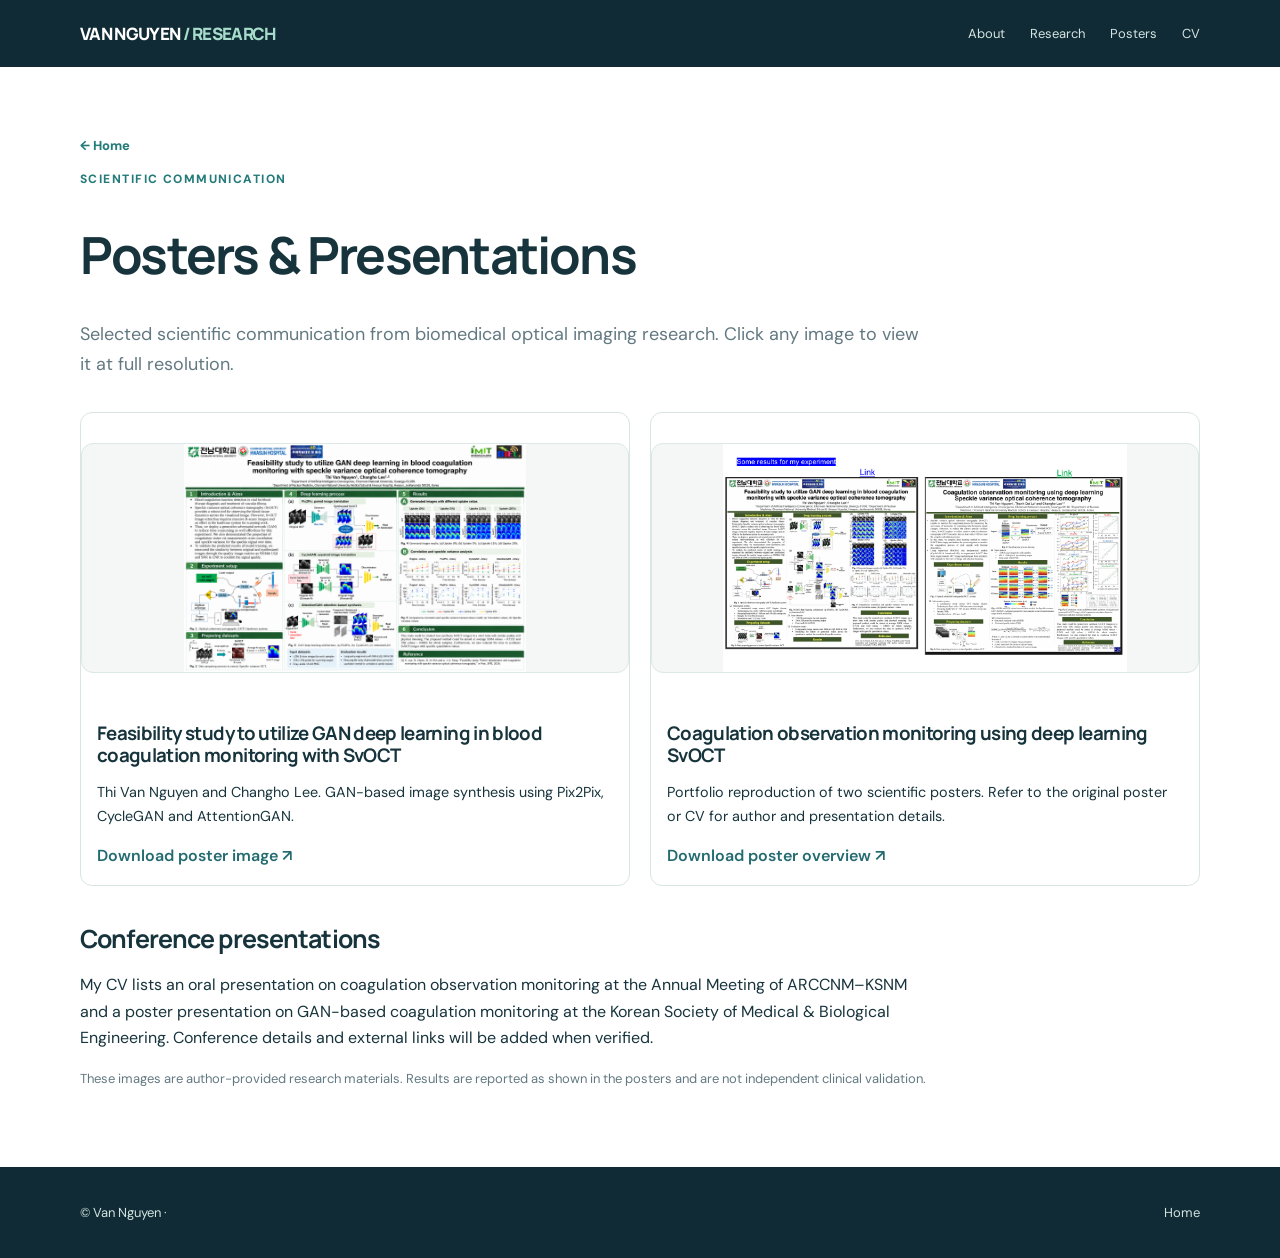
==== presentations/index.html @ 7e06688d "Initial commit - Van Nguyen Academic Research Website" ====
<!doctype html><html lang="en"><head><meta charset="utf-8"><meta name="viewport" content="width=device-width, initial-scale=1"><title>Posters & Presentations | Van Nguyen</title><link rel="stylesheet" href="../assets/css/style.css"></head><body><header class="top"><div class="container nav"><a class="brand" href="../index.html">VAN NGUYEN<span> / RESEARCH</span></a><nav class="navlinks"><a href="../index.html#about">About</a><a href="../index.html#research">Research</a><a href="index.html">Posters</a><a href="../cv/Van_Nguyen_CV.pdf">CV</a></nav></div></header><main class="container detail"><a class="arrow" href="../index.html">← Home</a><p class="kicker">Scientific communication</p><h1>Posters & Presentations</h1><p class="lead">Selected scientific communication from biomedical optical imaging research. Click any image to view it at full resolution.</p><div class="poster-gallery"><article class="poster-tile"><img loading="lazy" src="../assets/figures/gan-svoct-coagulation-poster.png" alt="Feasibility study to utilize GAN deep learning in blood coagulation monitoring with speckle variance optical coherence tomography — original poster"><div class="poster-body"><h3>Feasibility study to utilize GAN deep learning in blood coagulation monitoring with SvOCT</h3><p>Thi Van Nguyen and Changho Lee. GAN-based image synthesis using Pix2Pix, CycleGAN and AttentionGAN.</p><a href="../assets/figures/gan-svoct-coagulation-poster.png" download>Download poster image ↗</a></div></article><article class="poster-tile"><img loading="lazy" src="../assets/figures/research-page-4.png" alt="Research portfolio page showing two original SvOCT conference posters"><div class="poster-body"><h3>Coagulation observation monitoring using deep learning SvOCT</h3><p>Portfolio reproduction of two scientific posters. Refer to the original poster or CV for author and presentation details.</p><a href="../assets/figures/research-page-4.png" download>Download poster overview ↗</a></div></article></div><h2>Conference presentations</h2><p>My CV lists an oral presentation on coagulation observation monitoring at the Annual Meeting of ARCCNM–KSNM and a poster presentation on GAN-based coagulation monitoring at the Korean Society of Medical & Biological Engineering. Conference details and external links will be added when verified.</p><p class="smallnote">These images are author-provided research materials. Results are reported as shown in the posters and are not independent clinical validation.</p></main><footer class="footer"><div class="container">© Van Nguyen · <a href="../index.html">Home</a></div></footer><script defer src="../assets/js/lightbox.js"></script></body></html>
---- assets/css/style.css ----
@import url('https://fonts.googleapis.com/css2?family=DM+Sans:wght@400;500;600;700&family=Manrope:wght@400;500;600;700;800&display=swap');:root{--navy:#102b35;--teal:#247b79;--mint:#b8ded0;--paper:#f6f9f8;--ink:#17343d;--muted:#637982;--line:#dce8e5}*{box-sizing:border-box}html{scroll-behavior:smooth}body{margin:0;background:#fff;color:var(--ink);font-family:'DM Sans',sans-serif;line-height:1.65}h1,h2,h3,h4{font-family:Manrope,sans-serif;line-height:1.2;letter-spacing:-.035em}a{color:inherit;text-decoration:none}a:hover{color:var(--teal)}.container{width:min(1120px,calc(100% - 48px));margin:auto}.top{background:#102b35;color:white}.nav{display:flex;align-items:center;justify-content:space-between;gap:20px;padding:22px 0}.brand{font:800 17px Manrope,sans-serif;letter-spacing:-.04em}.brand span{color:#a7dccb}.navlinks{display:flex;gap:25px;font-size:13px;color:#d5e4e3}.navlinks a:hover{color:#b8ded0}.hero{display:grid;grid-template-columns:1.3fr .7fr;gap:48px;align-items:center;padding:75px 0 90px}.eyebrow{text-transform:uppercase;letter-spacing:.17em;color:#b8ded0;font-size:11px;font-weight:800}.hero h1{font-size:clamp(45px,6vw,75px);margin:13px 0}.hero h1 span{color:#b8ded0}.hero p{font-size:17px;max-width:630px;color:#d4e4e1}.hero-art{height:320px;display:flex;align-items:center;justify-content:center;position:relative}.orbit{width:260px;height:260px;border:1px solid #67968f;border-radius:50%;position:absolute;box-shadow:0 0 0 32px #1c4147,0 0 0 33px #335c5c;opacity:.8}.dna{font-size:160px;filter:drop-shadow(0 0 20px #69b5a47a);z-index:1;transform:rotate(-25deg)}.buttons{display:flex;gap:12px;flex-wrap:wrap;margin-top:27px}.btn{border:1px solid #85b7ad;padding:11px 18px;border-radius:8px;font-weight:700;font-size:13px}.btn.primary{background:#b8ded0;color:#102b35;border-color:#b8ded0}.btn:hover{background:#fff;color:#102b35}.section{padding:80px 0}.section.alt{background:var(--paper)}.kicker{font-size:12px;font-weight:800;letter-spacing:.12em;text-transform:uppercase;color:var(--teal)}h2{font-size:clamp(28px,3vw,39px);margin:8px 0 18px}.intro{max-width:790px;color:#5a7178}.grid3{display:grid;grid-template-columns:repeat(3,1fr);gap:20px;margin-top:30px}.pillar{border:1px solid var(--line);padding:25px;border-radius:14px;background:white}.pillar .num{font-size:12px;color:var(--teal);font-weight:800}.pillar h3{font-size:18px;margin:13px 0}.pillar p{font-size:14px;color:var(--muted);margin:0}.projects{display:grid;grid-template-columns:repeat(2,1fr);gap:25px;margin-top:30px}.project{border:1px solid var(--line);border-radius:15px;overflow:hidden;background:white;transition:transform .2s,box-shadow .2s}.project:hover{transform:translateY(-3px);box-shadow:0 14px 35px #12323a13}.project img{width:100%;height:220px;object-fit:cover;object-position:top;display:block;background:#e7f0ed}.project .content{padding:22px}.tag{color:var(--teal);font-size:11px;font-weight:800;text-transform:uppercase;letter-spacing:.08em}.project h3{font-size:19px;margin:9px 0}.project p{font-size:14px;color:var(--muted);margin:0 0 12px}.arrow{font-size:13px;font-weight:800;color:var(--teal)}.split{display:grid;grid-template-columns:1fr 1fr;gap:36px;align-items:center}.split img{width:100%;border-radius:14px}.smallnote{font-size:13px;color:var(--muted)}.footer{background:#102b35;color:#d3e4df;padding:35px 0}.footer .container{display:flex;justify-content:space-between;gap:20px;flex-wrap:wrap;font-size:13px}.detail{padding:65px 0}.detail h1{font-size:clamp(35px,4vw,52px);max-width:900px}.detail .lead{font-size:18px;max-width:850px;color:var(--muted)}.detail img{width:100%;max-width:950px;display:block;margin:30px auto;border:1px solid var(--line);border-radius:12px}.detail h2{font-size:25px;margin-top:38px}.detail p,.detail li{max-width:850px}.notice{background:#eef6f2;border-left:4px solid var(--teal);padding:15px 20px;margin-top:25px;border-radius:4px}.links{display:flex;gap:16px;flex-wrap:wrap;margin-top:20px;color:var(--teal);font-weight:700}.mobile-note{display:none}@media(max-width:760px){.hero{grid-template-columns:1fr;padding:48px 0}.hero-art{height:180px}.orbit{height:160px;width:160px}.dna{font-size:95px}.grid3,.projects,.split{grid-template-columns:1fr}.nav{align-items:flex-start}.navlinks{gap:10px;flex-wrap:wrap;justify-content:flex-end;font-size:11px}.container{width:min(100% - 32px,1120px)}.section{padding:55px 0}.project img{height:200px}}
.experience-grid{display:grid;grid-template-columns:repeat(2,minmax(0,1fr));gap:20px;margin:28px 0}.experience-card{background:#f6f9f8;border:1px solid #dce8e5;border-radius:14px;padding:23px}.experience-card h3{font-size:18px;margin:10px 0}.experience-card p{font-size:14px;color:#637982;margin:0}@media(max-width:760px){.experience-grid{grid-template-columns:1fr}}

/* Original scientific poster and workflow figures */
.research-figure{margin:26px 0 32px;} .research-figure img{width:100%;height:auto;display:block;border:1px solid #dbe6e4;border-radius:12px;background:#fff;} .research-figure figcaption{font-size:.88rem;color:#657878;margin-top:10px;line-height:1.55;} .project img{object-fit:cover;object-position:top;}

/* Research portfolio v4: accessible full-size scientific figures */
.zoomable{cursor:zoom-in;transition:filter .2s ease}.zoomable:hover{filter:brightness(.94)}.zoomable:focus-visible{outline:3px solid #236b70;outline-offset:4px}.image-lightbox{position:fixed;inset:0;background:rgba(8,20,25,.94);z-index:9999;display:none;align-items:center;justify-content:center;flex-direction:column;padding:4rem 1.5rem 2rem;gap:1rem}.image-lightbox.open{display:flex}.image-lightbox img{max-width:96vw;max-height:78vh;object-fit:contain;background:#fff}.lightbox-close{position:absolute;top:1rem;right:1.5rem;background:#fff;border:0;border-radius:50%;width:44px;height:44px;font-size:2rem;cursor:pointer}.lightbox-caption{color:#fff;text-align:center;font-size:.9rem;max-width:850px}.poster-gallery{display:grid;grid-template-columns:repeat(auto-fit,minmax(260px,1fr));gap:1.25rem;margin:2rem 0}.poster-tile{border:1px solid #d9e5e2;border-radius:12px;overflow:hidden;background:#fff}.poster-tile img{display:block;width:100%;height:230px;object-fit:contain;background:#f4f7f6}.poster-tile .poster-body{padding:1rem}.poster-tile h3{margin:.2rem 0 .6rem}.poster-tile p{font-size:.9rem}.research-method{background:#f1f7f5;border-left:4px solid #236b70;padding:1.1rem 1.4rem;border-radius:7px;margin:1.5rem 0}.research-method ol{padding-left:1.25rem}.research-method li{margin:.5rem 0}.research-figure img{width:100%;height:auto}.poster-tile a{color:#236b70;font-weight:600}@media(max-width:600px){.poster-gallery{grid-template-columns:1fr}.image-lightbox{padding:4rem .5rem 1rem}}
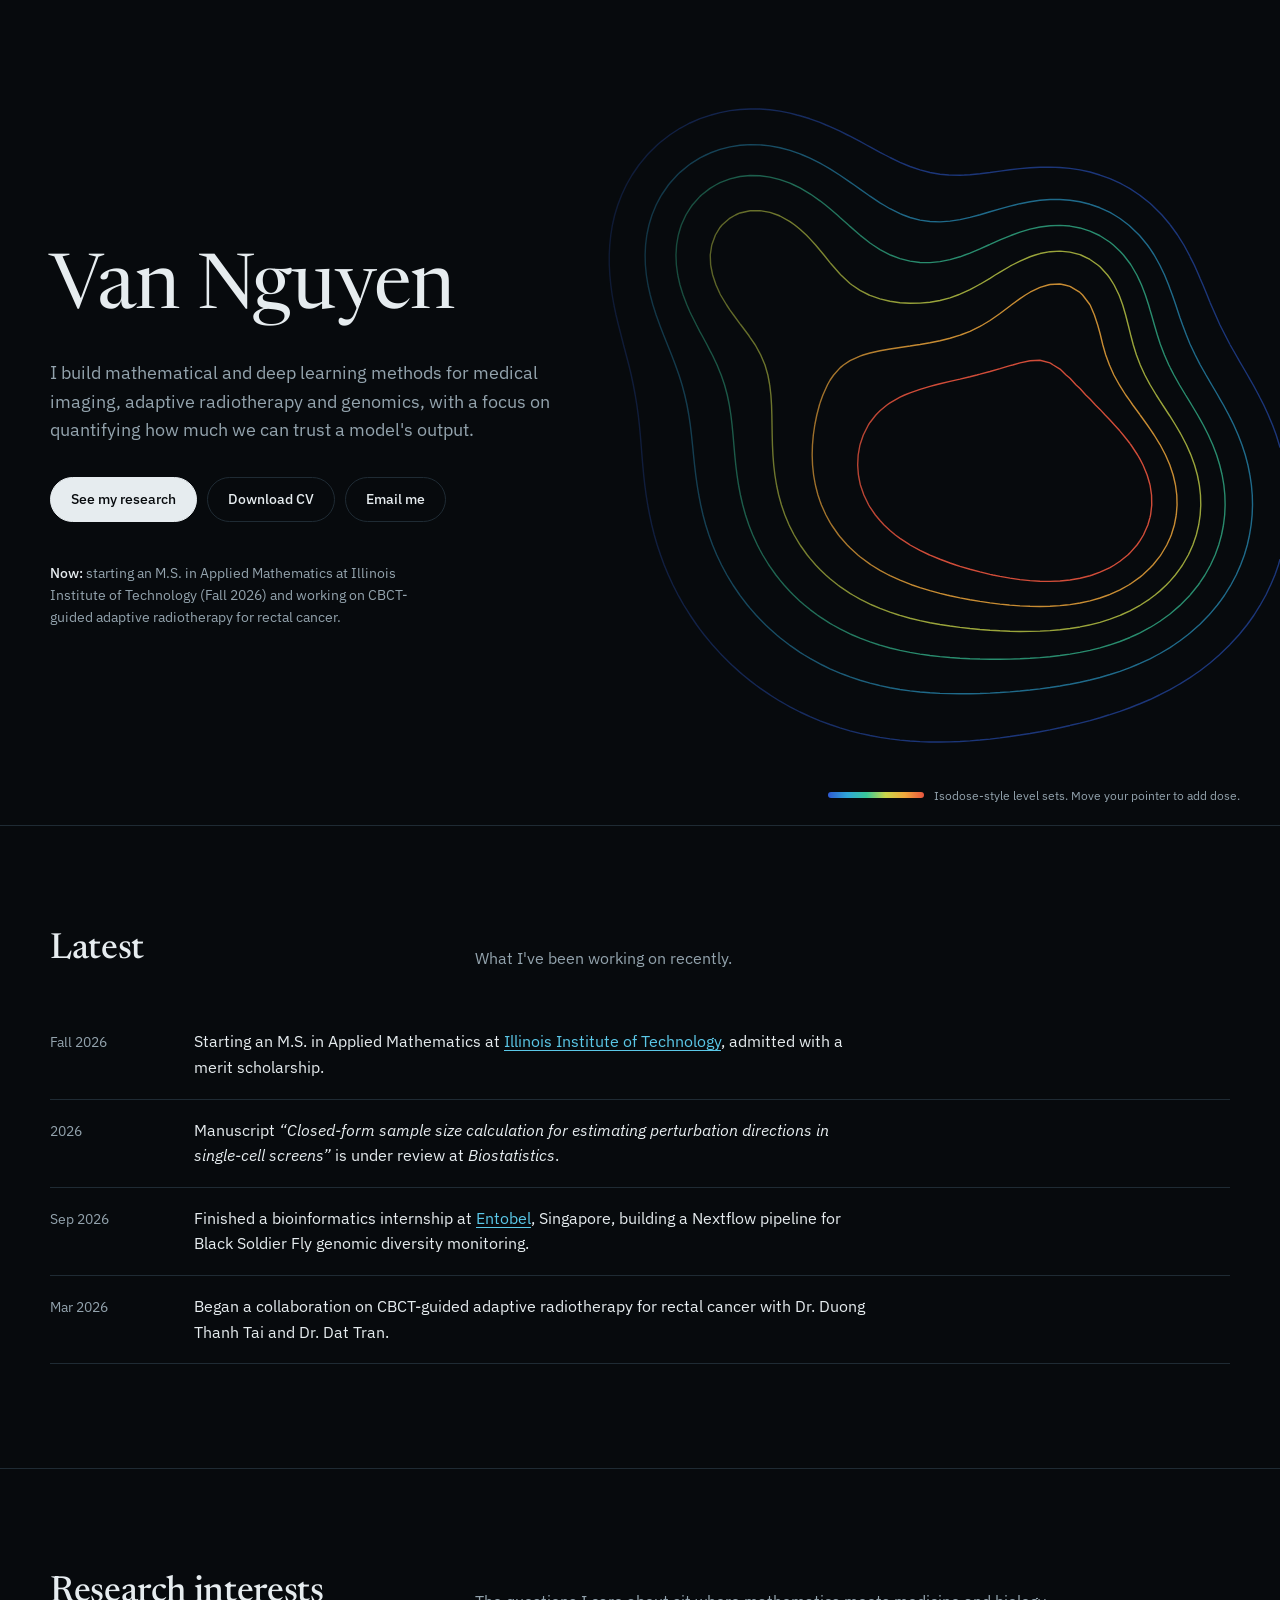
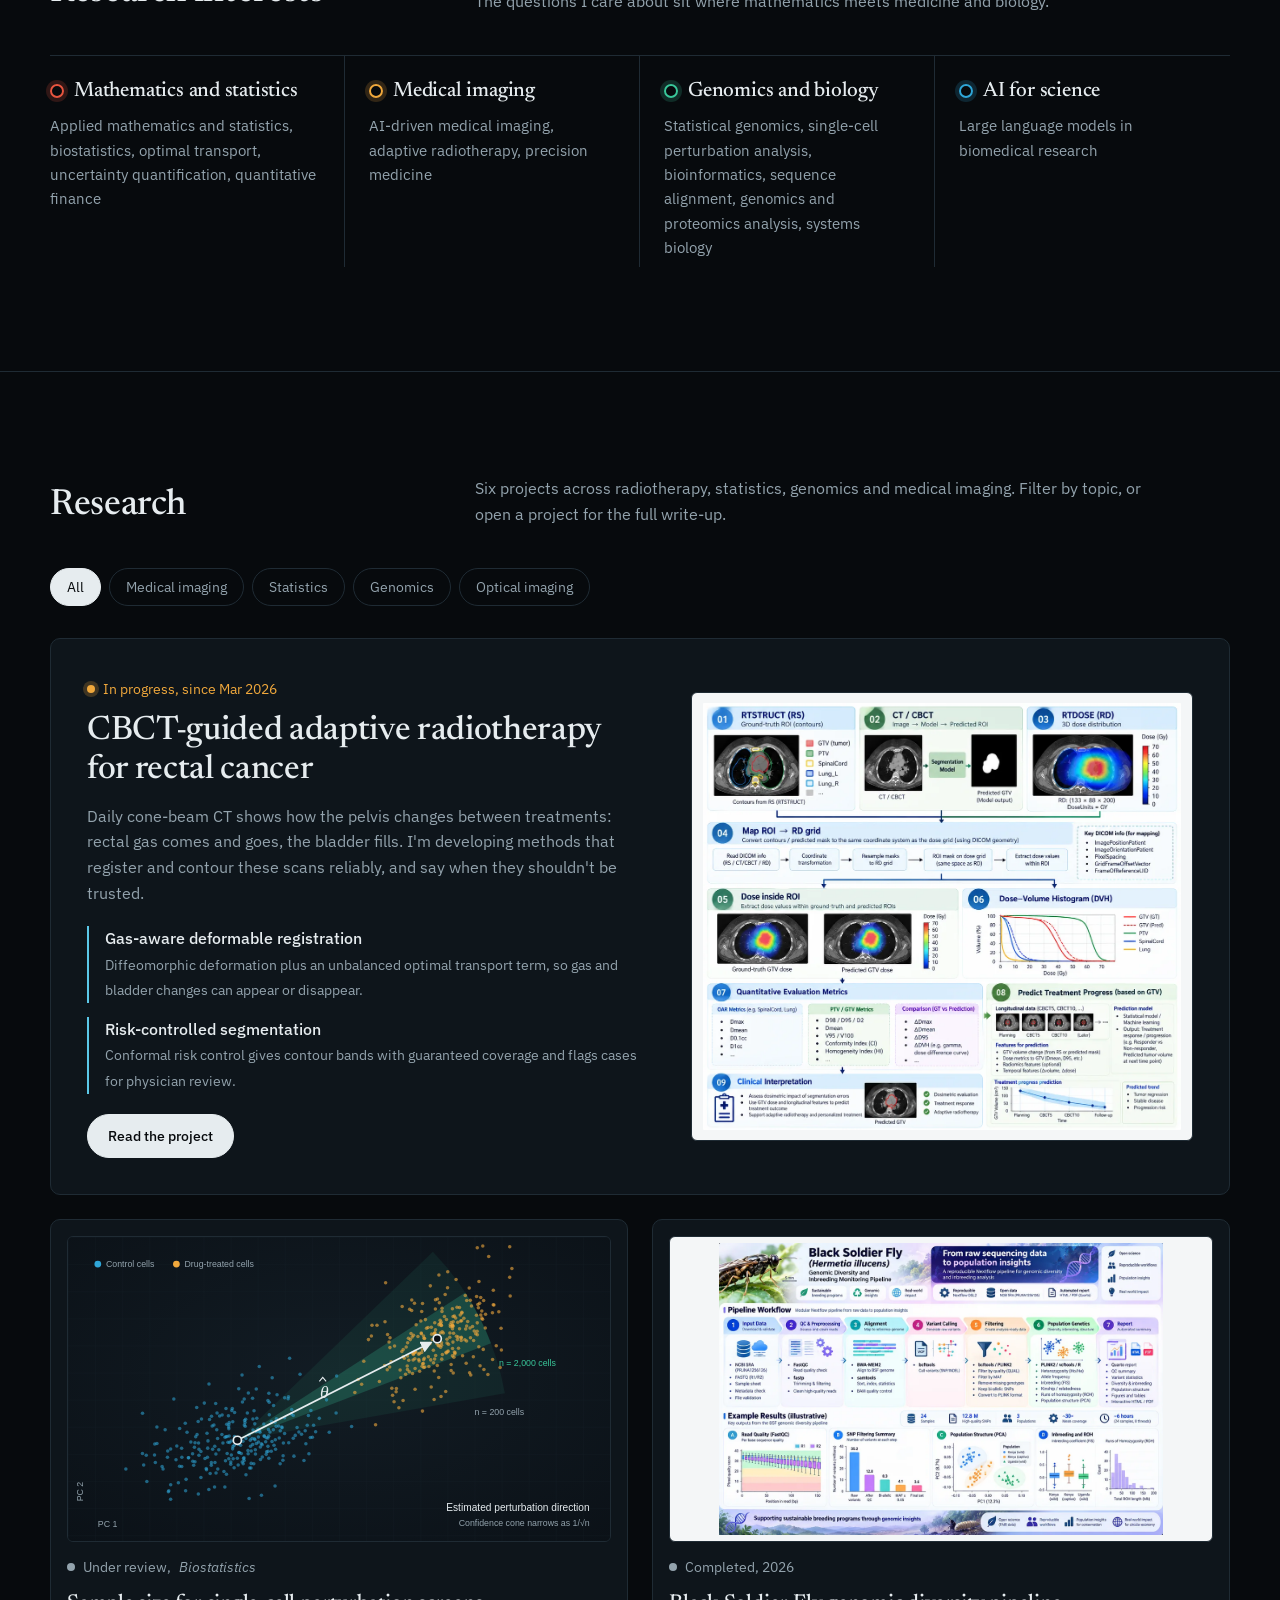
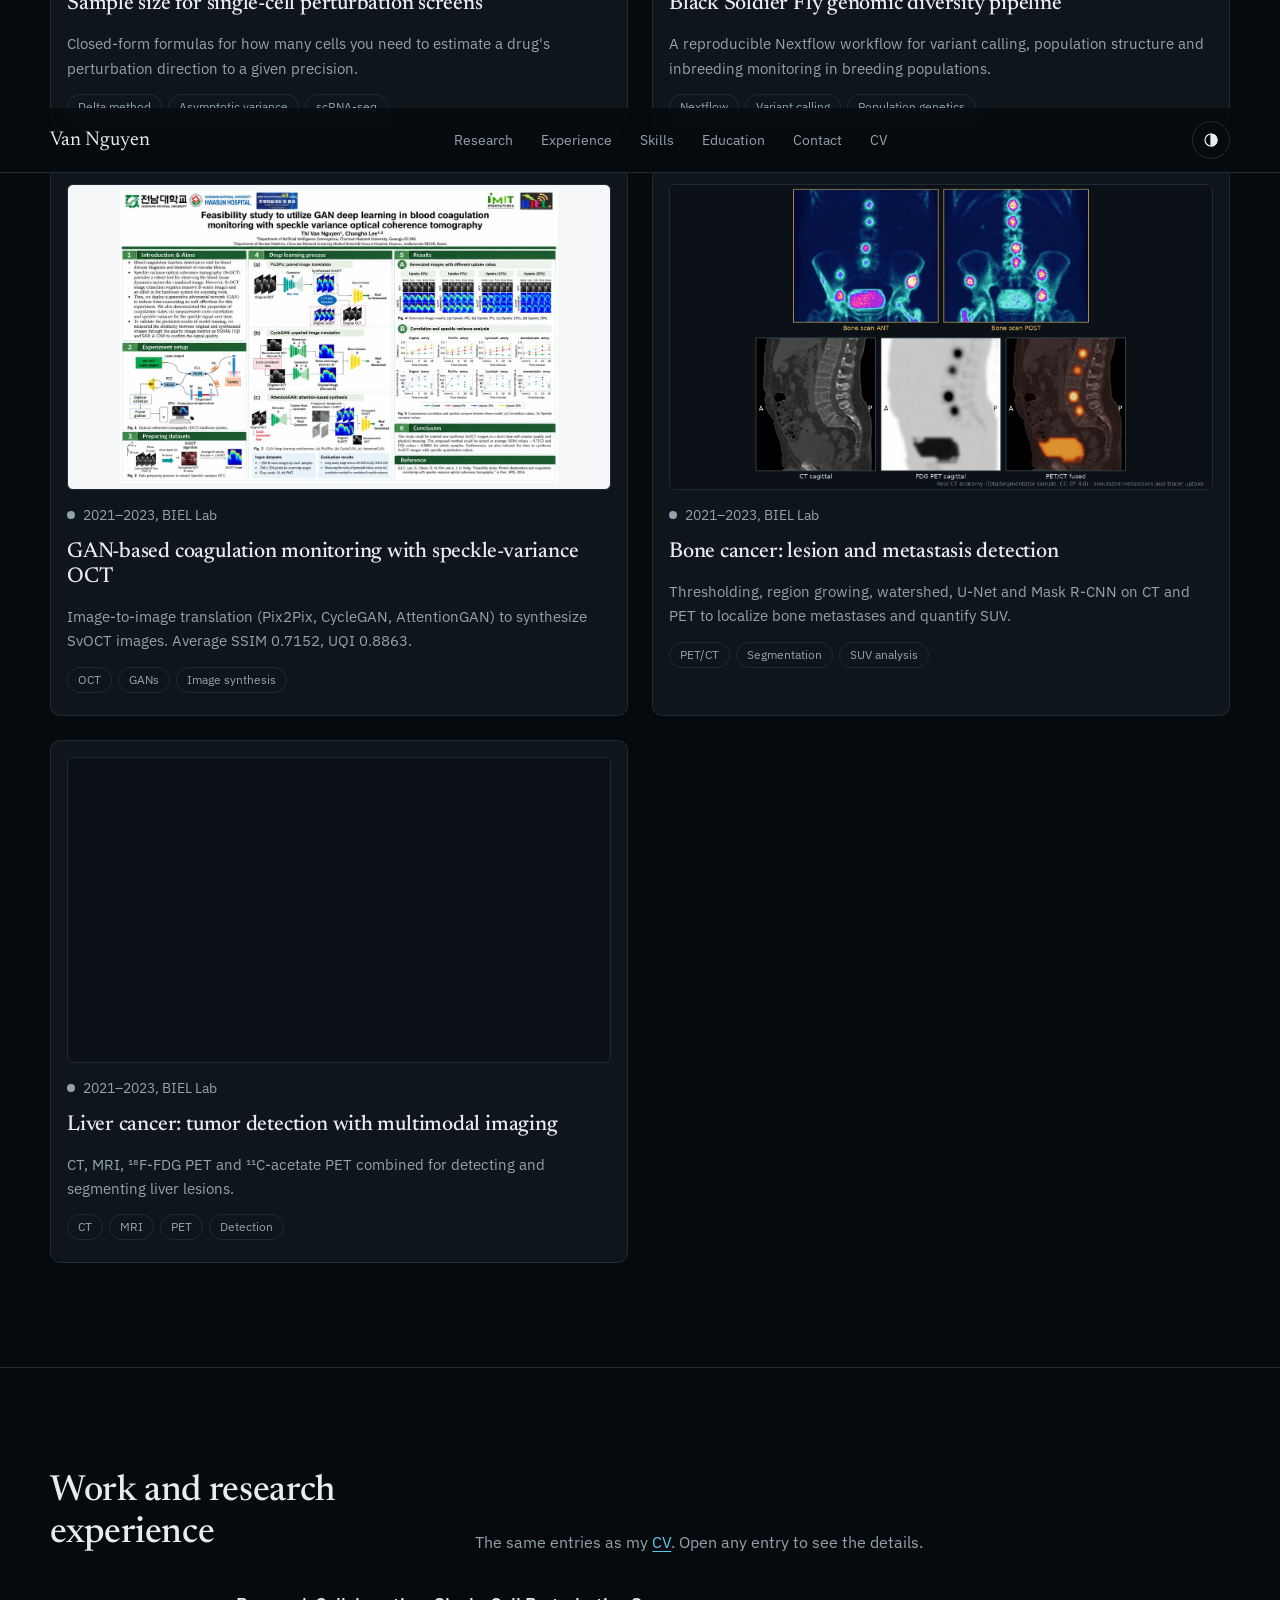
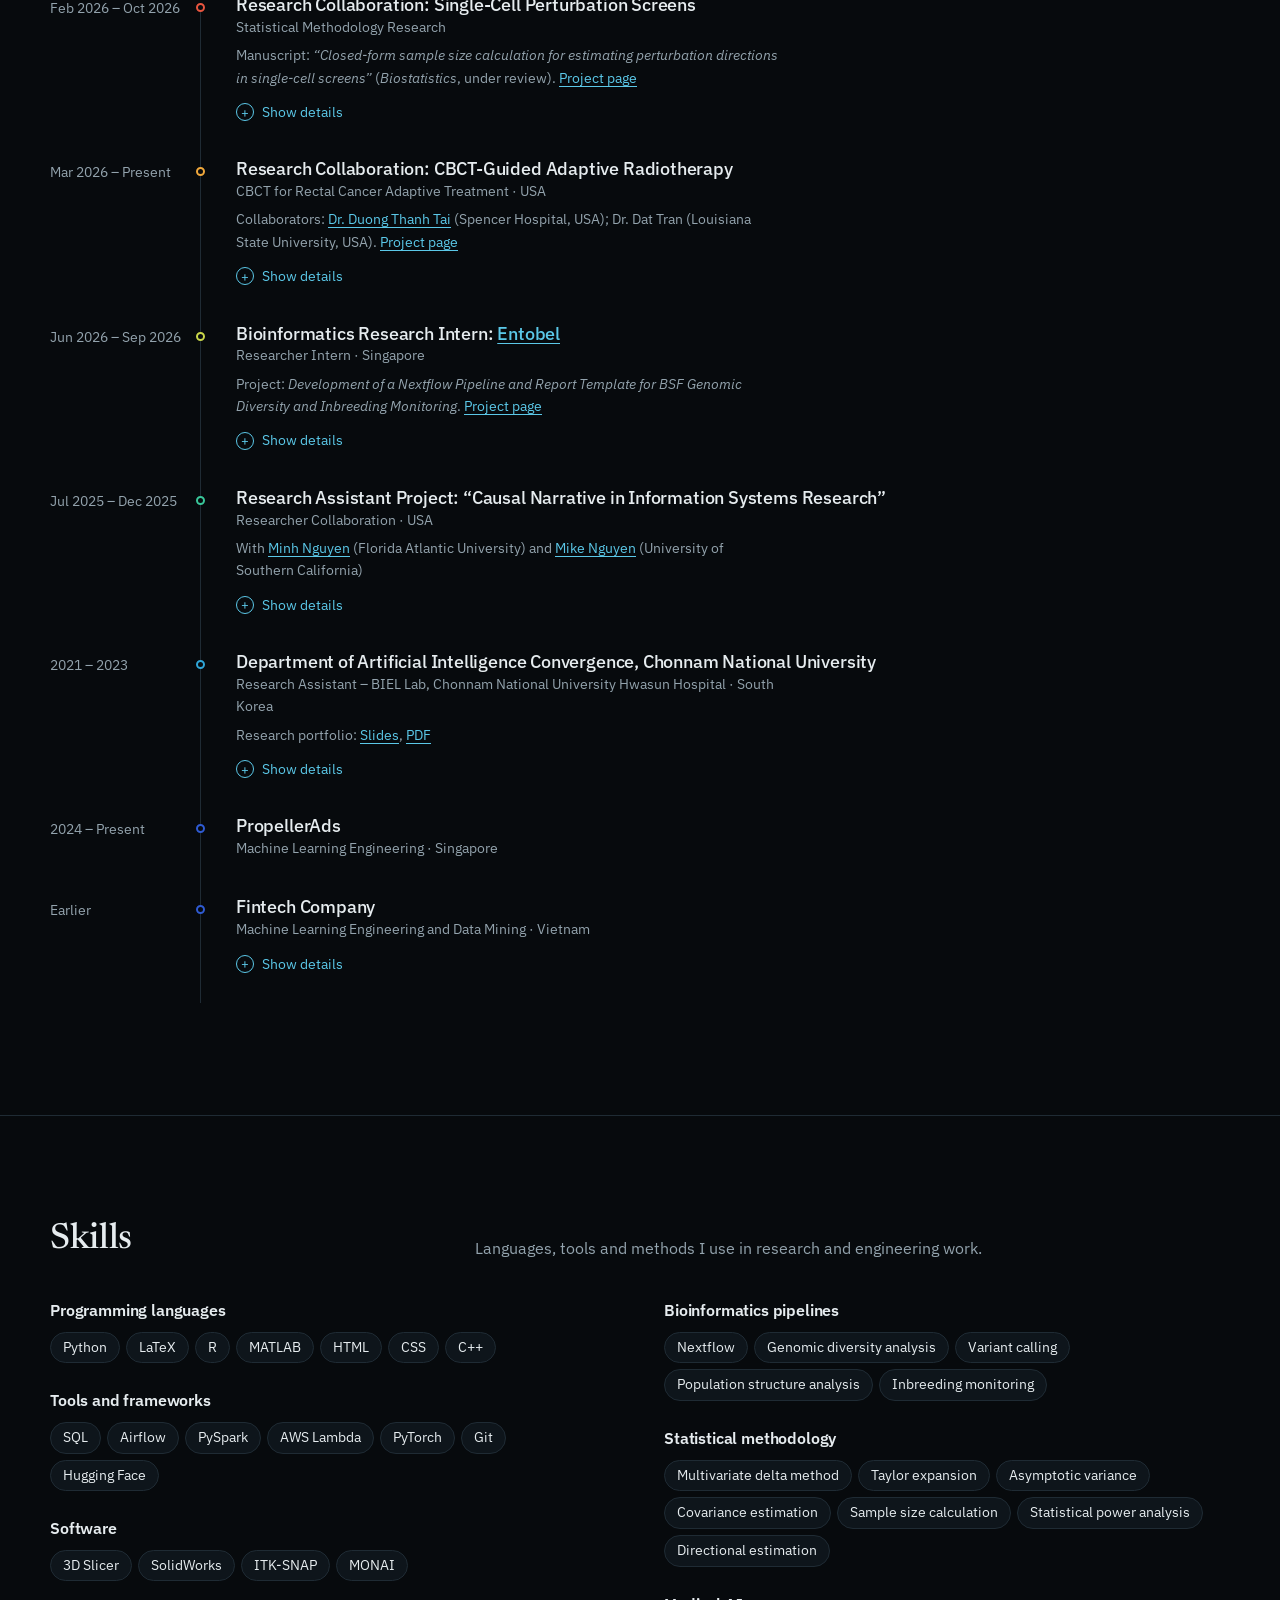
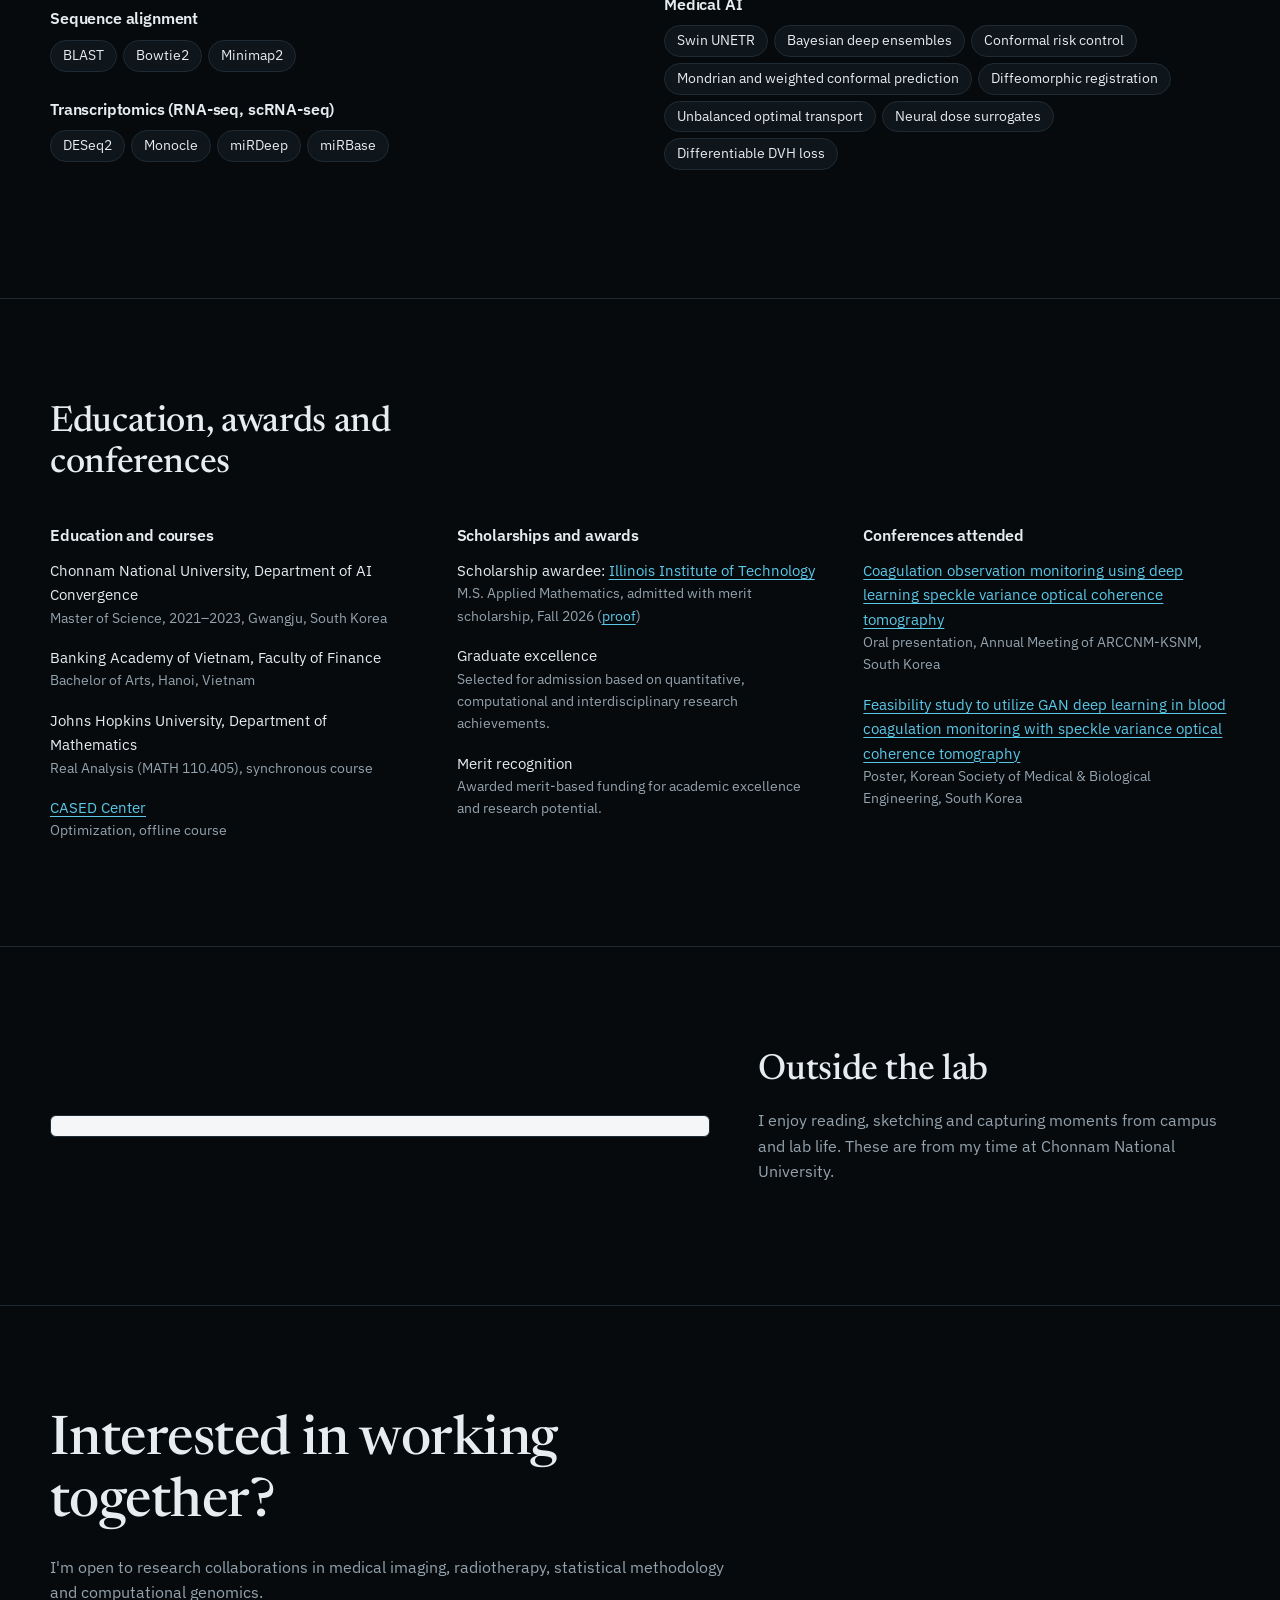
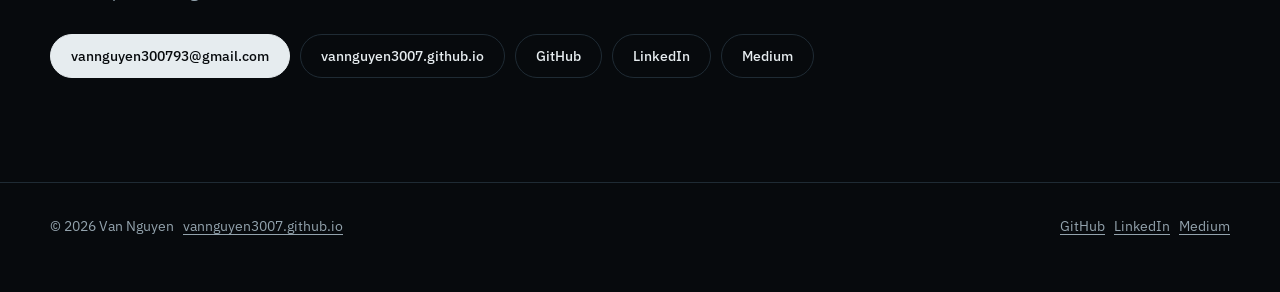
==== commit 47bee937: "Bone and liver figures on real CT/MRI" ====
--- a/presentations/index.html
+++ b/presentations/index.html
@@ -1 +1,14 @@
-<!doctype html><html lang="en"><head><meta charset="utf-8"><meta name="viewport" content="width=device-width, initial-scale=1"><title>Posters & Presentations | Van Nguyen</title><link rel="stylesheet" href="../assets/css/style.css"></head><body><header class="top"><div class="container nav"><a class="brand" href="../index.html">VAN NGUYEN<span> / RESEARCH</span></a><nav class="navlinks"><a href="../index.html#about">About</a><a href="../index.html#research">Research</a><a href="index.html">Posters</a><a href="../cv/Van_Nguyen_CV.pdf">CV</a></nav></div></header><main class="container detail"><a class="arrow" href="../index.html">← Home</a><p class="kicker">Scientific communication</p><h1>Posters & Presentations</h1><p class="lead">Selected scientific communication from biomedical optical imaging research. Click any image to view it at full resolution.</p><div class="poster-gallery"><article class="poster-tile"><img loading="lazy" src="../assets/figures/gan-svoct-coagulation-poster.png" alt="Feasibility study to utilize GAN deep learning in blood coagulation monitoring with speckle variance optical coherence tomography — original poster"><div class="poster-body"><h3>Feasibility study to utilize GAN deep learning in blood coagulation monitoring with SvOCT</h3><p>Thi Van Nguyen and Changho Lee. GAN-based image synthesis using Pix2Pix, CycleGAN and AttentionGAN.</p><a href="../assets/figures/gan-svoct-coagulation-poster.png" download>Download poster image ↗</a></div></article><article class="poster-tile"><img loading="lazy" src="../assets/figures/research-page-4.png" alt="Research portfolio page showing two original SvOCT conference posters"><div class="poster-body"><h3>Coagulation observation monitoring using deep learning SvOCT</h3><p>Portfolio reproduction of two scientific posters. Refer to the original poster or CV for author and presentation details.</p><a href="../assets/figures/research-page-4.png" download>Download poster overview ↗</a></div></article></div><h2>Conference presentations</h2><p>My CV lists an oral presentation on coagulation observation monitoring at the Annual Meeting of ARCCNM–KSNM and a poster presentation on GAN-based coagulation monitoring at the Korean Society of Medical & Biological Engineering. Conference details and external links will be added when verified.</p><p class="smallnote">These images are author-provided research materials. Results are reported as shown in the posters and are not independent clinical validation.</p></main><footer class="footer"><div class="container">© Van Nguyen · <a href="../index.html">Home</a></div></footer><script defer src="../assets/js/lightbox.js"></script></body></html>+<!doctype html>
+<html lang="en">
+<head>
+  <meta charset="utf-8">
+  <title>Posters and presentations — Van Nguyen</title>
+  <!-- This page moved: talks and posters are now on the home page. -->
+  <meta http-equiv="refresh" content="0; url=../index.html#education">
+  <link rel="canonical" href="../index.html#education">
+  <style>body{background:#070a0d;color:#e6ecef;font-family:system-ui,sans-serif;padding:40px}a{color:#5bc8e8}</style>
+</head>
+<body>
+  <p>Talks and posters are now on the <a href="../index.html#education">home page</a>.</p>
+</body>
+</html>
